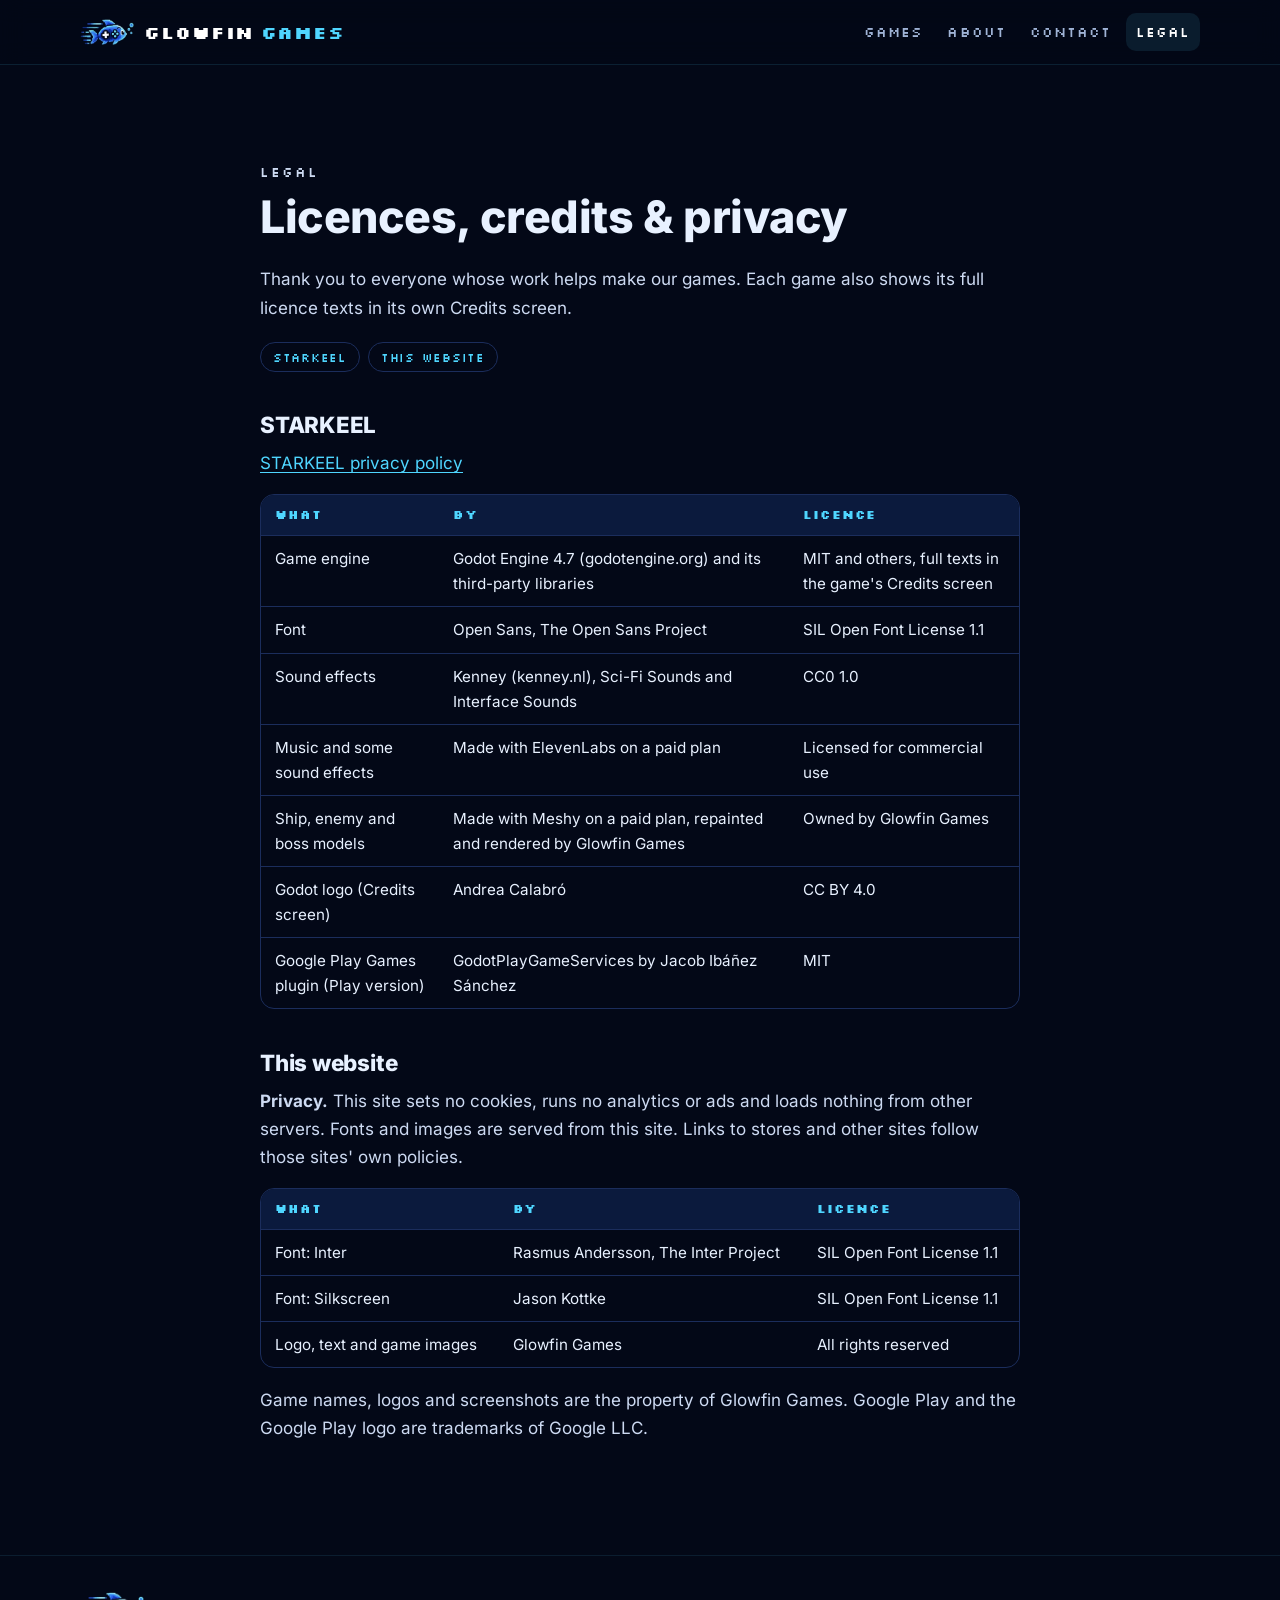
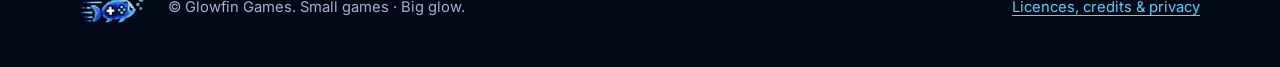
==== docs/legal/index.html @ fee4c9f1 "Glowfin Games website: home, STARKEEL page, legal; one game.json per game Moved from AlexPeixoto/And" ====
<!doctype html>
<html lang="en">
<head>
<meta charset="utf-8">
<meta name="viewport" content="width=device-width, initial-scale=1">
<title>Licences, credits &amp; privacy · Glowfin Games</title>
<meta name="description" content="Licences, credits and privacy policies for Glowfin Games games.">
<meta property="og:title" content="Licences, credits &amp; privacy · Glowfin Games">
<meta property="og:description" content="Licences, credits and privacy policies for Glowfin Games games.">
<meta name="theme-color" content="#030817">
<link rel="icon" type="image/png" href="../assets/brand/favicon.png">
<link rel="apple-touch-icon" href="../assets/brand/apple-touch-icon.png">
<link rel="stylesheet" href="../assets/site.css">
</head>
<body>
<a class="skip" href="#main">Skip to content</a>
<header class="top">
  <div class="wrap top-in">
    <a class="brand" href="../index.html"><img src="../assets/brand/glowfin-fish.png" alt="" width="54" height="26"><span>Glowfin<b>Games</b></span></a>
    <nav><a href="../index.html#games">Games</a><a href="../index.html#about">About</a><a href="../index.html#contact">Contact</a><a href="../legal/index.html" aria-current="page">Legal</a></nav>
  </div>
</header>
<main id="main">
<section class="section"><div class="wrap narrow prose legal">
<p class="kicker">Legal</p>
<h1>Licences, credits &amp; privacy</h1>
<p>Thank you to everyone whose work helps make our games. Each game also shows its full licence texts in its own Credits screen.</p>
<nav class="toc"><a href="#starkeel">STARKEEL</a><a href="#website">This website</a></nav>
<h2 id="starkeel">STARKEEL</h2>
<p><a href="../games/starkeel/privacy/index.html">STARKEEL privacy policy</a></p>
<div class="table"><table><thead><tr><th>What</th><th>By</th><th>Licence</th></tr></thead><tbody>
<tr><td>Game engine</td><td>Godot Engine 4.7 (godotengine.org) and its third-party libraries</td><td>MIT and others, full texts in the game&#x27;s Credits screen</td></tr>
<tr><td>Font</td><td>Open Sans, The Open Sans Project</td><td>SIL Open Font License 1.1</td></tr>
<tr><td>Sound effects</td><td>Kenney (kenney.nl), Sci-Fi Sounds and Interface Sounds</td><td>CC0 1.0</td></tr>
<tr><td>Music and some sound effects</td><td>Made with ElevenLabs on a paid plan</td><td>Licensed for commercial use</td></tr>
<tr><td>Ship, enemy and boss models</td><td>Made with Meshy on a paid plan, repainted and rendered by Glowfin Games</td><td>Owned by Glowfin Games</td></tr>
<tr><td>Godot logo (Credits screen)</td><td>Andrea Calabró</td><td>CC BY 4.0</td></tr>
<tr><td>Google Play Games plugin (Play version)</td><td>GodotPlayGameServices by Jacob Ibáñez Sánchez</td><td>MIT</td></tr>
</tbody></table></div>
<h2 id="website">This website</h2>
<p><strong>Privacy.</strong> This site sets no cookies, runs no analytics or ads and loads nothing from other servers. Fonts and images are served from this site. Links to stores and other sites follow those sites' own policies.</p>
<div class="table"><table><thead><tr><th>What</th><th>By</th><th>Licence</th></tr></thead><tbody>
<tr><td>Font: Inter</td><td>Rasmus Andersson, The Inter Project</td><td>SIL Open Font License 1.1</td></tr>
<tr><td>Font: Silkscreen</td><td>Jason Kottke</td><td>SIL Open Font License 1.1</td></tr>
<tr><td>Logo, text and game images</td><td>Glowfin Games</td><td>All rights reserved</td></tr>
</tbody></table></div>
<p>Game names, logos and screenshots are the property of Glowfin Games. Google Play and the Google Play logo are trademarks of Google LLC.</p>
</div></section>
</main>
<footer class="foot">
  <div class="wrap foot-in">
    <img src="../assets/brand/glowfin-fish.png" alt="" width="64" height="31">
    <p>© Glowfin Games. Small games · Big glow.</p>
    <p><a href="../legal/index.html">Licences, credits &amp; privacy</a></p>
  </div>
</footer>
<script src="../assets/site.js" defer></script>
</body>
</html>
---- docs/assets/site.css ----
/* Glowfin Games website. Colours match the pixel-fish logo and the game splash (#030817 navy). */
@font-face { font-family: "Inter"; src: url("fonts/inter-var-latin.woff2") format("woff2"); font-weight: 100 900; font-display: swap; }
@font-face { font-family: "Silkscreen"; src: url("fonts/silkscreen-400.woff2") format("woff2"); font-weight: 400; font-display: swap; }
@font-face { font-family: "Silkscreen"; src: url("fonts/silkscreen-700.woff2") format("woff2"); font-weight: 700; font-display: swap; }

:root {
  --bg: #030817;
  --bg-2: #071230;
  --panel: #0b1a3d;
  --line: #1b2d5c;
  --text: #e8f1ff;
  --muted: #9fb3d6;
  --blue: #2f7cf6;
  --cyan: #4fd6ff;
  --accent: var(--cyan);
  --radius: 18px;
  --pixel: "Silkscreen", ui-monospace, monospace;
  --sans: "Inter", system-ui, -apple-system, "Segoe UI", sans-serif;
  color-scheme: dark;
}

* { box-sizing: border-box; }
html { scroll-behavior: smooth; }
body { margin: 0; background: var(--bg); color: var(--text); font: 17px/1.65 var(--sans); -webkit-font-smoothing: antialiased; overflow-x: hidden; }
img { max-width: 100%; height: auto; display: block; }
a { color: var(--cyan); text-decoration-thickness: 1px; text-underline-offset: 3px; }
a:hover { color: #fff; }
h1, h2, h3 { line-height: 1.15; margin: 0 0 .5em; letter-spacing: -.01em; }
h1 { font-size: clamp(2.2rem, 6vw, 3.6rem); font-weight: 800; }
h2 { font-size: clamp(1.7rem, 4vw, 2.4rem); font-weight: 800; }
h3 { font-size: 1.15rem; font-weight: 700; }
p { margin: 0 0 1em; }
:focus-visible { outline: 3px solid var(--cyan); outline-offset: 3px; border-radius: 6px; }

.wrap { width: min(1120px, 100% - 32px); margin-inline: auto; }
.narrow { width: min(760px, 100% - 32px); }
.center-text { text-align: center; }
.skip { position: absolute; left: -999px; top: 8px; background: var(--cyan); color: var(--bg); padding: 8px 14px; border-radius: 8px; z-index: 10; }
.skip:focus { left: 8px; }
.kicker { font-family: var(--pixel); color: var(--accent); text-transform: uppercase; letter-spacing: .14em; font-size: .85rem; margin-bottom: .6em; }
.kicker a { color: inherit; text-decoration: none; }
.row { display: flex; flex-wrap: wrap; gap: 12px; align-items: center; }
.row.center { justify-content: center; }

/* Header */
.top { position: sticky; top: 0; z-index: 5; background: rgba(3, 8, 23, .78); backdrop-filter: blur(12px); -webkit-backdrop-filter: blur(12px); border-bottom: 1px solid rgba(79, 214, 255, .12); }
.top-in { display: flex; align-items: center; justify-content: space-between; gap: 16px; min-height: 64px; }
.brand { display: flex; align-items: center; gap: 10px; text-decoration: none; color: #fff; font-family: var(--pixel); font-weight: 700; font-size: 1.15rem; letter-spacing: .04em; text-transform: uppercase; }
.brand b { color: var(--cyan); margin-left: .35em; font-weight: 700; }
.top nav { display: flex; gap: 4px; }
.top nav a { color: var(--muted); text-decoration: none; font-family: var(--pixel); font-size: .85rem; text-transform: uppercase; letter-spacing: .08em; padding: 8px 10px; border-radius: 10px; }
.top nav a:hover, .top nav a[aria-current] { color: #fff; background: rgba(79, 214, 255, .1); }

/* Buttons */
.btn { display: inline-flex; align-items: center; gap: 8px; padding: 12px 22px; border-radius: 999px; background: linear-gradient(135deg, var(--blue), var(--cyan)); color: #03122c; font-weight: 700; text-decoration: none; box-shadow: 0 6px 28px rgba(79, 214, 255, .3); transition: transform .15s, box-shadow .15s; }
.btn:hover { color: #03122c; transform: translateY(-2px); box-shadow: 0 10px 34px rgba(79, 214, 255, .45); }
.btn.ghost { background: transparent; color: var(--text); border: 1px solid rgba(79, 214, 255, .45); box-shadow: none; }
.btn.ghost:hover { color: #fff; background: rgba(79, 214, 255, .1); }
.btn.small { padding: 8px 16px; font-size: .92rem; }
.badge { display: inline-block; font-family: var(--pixel); font-size: .72rem; letter-spacing: .08em; text-transform: uppercase; color: var(--accent); border: 1px solid currentColor; border-radius: 999px; padding: 3px 10px; }

/* Hero */
.hero { position: relative; overflow: hidden; padding: clamp(48px, 9vw, 110px) 0 clamp(56px, 9vw, 120px); text-align: center; background: radial-gradient(1200px 520px at 50% 0%, #0c2152 0%, var(--bg) 70%); }
.glow { position: absolute; inset: 10% 20% auto; height: 420px; background: radial-gradient(closest-side, rgba(47, 124, 246, .35), transparent); filter: blur(30px); }
.hero-in { position: relative; }
.hero-logo { width: min(440px, 82vw); margin: 0 auto 18px; filter: drop-shadow(0 0 28px rgba(79, 214, 255, .35)); animation: float 6s ease-in-out infinite; }
.slogan { font-family: var(--pixel); color: var(--cyan); font-size: clamp(1rem, 2.6vw, 1.3rem); letter-spacing: .2em; text-transform: uppercase; }
.lead { max-width: 620px; margin: 0 auto 28px; color: var(--muted); font-size: 1.1rem; }
.bubbles i { opacity: 0; animation-fill-mode: backwards; position: absolute; bottom: -30px; width: 14px; height: 14px; border: 3px solid rgba(79, 214, 255, .5); border-radius: 4px; animation: rise 12s linear infinite; }
.bubbles i:nth-child(1) { left: 12%; animation-delay: 0s; }
.bubbles i:nth-child(2) { left: 28%; width: 10px; height: 10px; animation-delay: 3s; animation-duration: 15s; }
.bubbles i:nth-child(3) { left: 72%; animation-delay: 6s; }
.bubbles i:nth-child(4) { left: 86%; width: 20px; height: 20px; animation-delay: 1.5s; animation-duration: 17s; }
.bubbles i:nth-child(5) { left: 58%; width: 8px; height: 8px; animation-delay: 8s; }
@keyframes float { 50% { transform: translateY(-10px); } }
@keyframes rise { from { transform: translateY(0); opacity: 0; } 10% { opacity: 1; } to { transform: translateY(-110vh); opacity: 0; } }
@media (prefers-reduced-motion: reduce) { .hero-logo, .bubbles i { animation: none; } .bubbles { display: none; } html { scroll-behavior: auto; } }

/* Sections */
.section { padding: clamp(56px, 8vw, 96px) 0; }
.section.alt { background: linear-gradient(180deg, var(--bg-2), var(--bg)); border-block: 1px solid rgba(79, 214, 255, .08); }
.about-in { display: grid; grid-template-columns: 1fr 1.4fr; gap: 40px; align-items: start; }
.prose p { color: #cddaf2; }
@media (max-width: 760px) { .about-in { grid-template-columns: 1fr; gap: 16px; } }

/* Game cards */
.game-grid { display: grid; grid-template-columns: repeat(auto-fill, minmax(min(100%, 460px), 1fr)); gap: 28px; margin-top: 28px; }
.game-card { background: var(--panel); border: 1px solid var(--line); border-radius: var(--radius); overflow: hidden; transition: transform .2s, border-color .2s, box-shadow .2s; }
.game-card:hover { transform: translateY(-4px); border-color: color-mix(in srgb, var(--accent) 60%, transparent); box-shadow: 0 18px 50px rgba(0, 0, 0, .45), 0 0 40px color-mix(in srgb, var(--accent) 18%, transparent); }
.game-card-img img { width: 100%; aspect-ratio: 1024 / 500; object-fit: cover; }
@media (max-width: 640px) { .store { min-width: 0; } }
.game-card-body { padding: 22px 24px 24px; }
.game-card-head { display: flex; gap: 14px; align-items: center; margin-bottom: 12px; }
.game-card-head h3 { margin: 0; font-size: 1.4rem; }
.game-card-head h3 a { color: #fff; text-decoration: none; }
.game-card-body p { color: var(--muted); }
.game-card .row { justify-content: space-between; }
.tag { color: var(--accent); margin: 2px 0 0; font-weight: 600; }
.game-icon { width: 64px; height: 64px; border-radius: 16px; box-shadow: 0 4px 18px rgba(0, 0, 0, .5); }
.game-icon.big { width: 128px; height: 128px; border-radius: 28px; }

@media (min-width: 861px) {
  .game-card:only-child { grid-column: 1 / -1; display: grid; grid-template-columns: 1.15fr 1fr; }
  .game-card:only-child .game-card-img img { height: 100%; }
  .game-card:only-child .game-card-body { display: flex; flex-direction: column; justify-content: center; padding: 32px; }
}

/* Game page */
.game-hero { position: relative; overflow: hidden; padding: clamp(56px, 10vw, 120px) 0 clamp(40px, 6vw, 72px); }
.game-hero { background: radial-gradient(900px 420px at 80% 30%, color-mix(in srgb, var(--accent) 14%, transparent), transparent 70%); }
.game-hero-bg { position: absolute; top: 0; right: 0; height: 100%; width: min(62%, 760px); object-fit: cover; object-position: 50% 78%; opacity: .8; -webkit-mask-image: linear-gradient(90deg, transparent, #000 45%); mask-image: linear-gradient(90deg, transparent, #000 45%); }
.game-hero::after { content: ""; position: absolute; inset: 0; background: linear-gradient(0deg, var(--bg) 0%, transparent 35%); }
@media (max-width: 640px) {
  .game-hero { padding: 32px 0 8px; }
  .game-hero-bg { display: none; }
  .game-hero::after { display: none; }
  .game-hero h1 { font-size: 2rem; margin-top: 0; }
  .game-hero .tag { font-size: 1.02rem; margin-bottom: 16px; }
}
.game-hero-in { position: relative; z-index: 1; display: flex; gap: 32px; align-items: center; }
.game-hero h1 { margin: 10px 0 4px; letter-spacing: .02em; }
.game-hero .tag { font-size: 1.2rem; margin-bottom: 22px; }
.small-links { margin: 16px 0 0; font-size: .92rem; color: var(--muted); }
@media (max-width: 640px) { .game-hero-in { align-items: flex-start; gap: 16px; } .game-icon.big { width: 64px; height: 64px; border-radius: 16px; } }

.store { position: relative; display: inline-flex; align-items: center; gap: 12px; min-width: 200px; padding: 10px 20px 10px 16px; border-radius: 14px; background: #000; color: #fff; border: 1px solid #3b4a6b; text-decoration: none; line-height: 1.15; font-weight: 700; font-size: 1.15rem; }
.store small { display: block; font-size: .7rem; font-weight: 500; text-transform: uppercase; letter-spacing: .06em; color: #c9d4e8; }
.store .ico { width: 26px; height: 26px; fill: var(--accent); }
.store:hover { color: #fff; border-color: var(--accent); }
.store.soon { opacity: .9; cursor: default; }
.store.soon em { position: absolute; top: -10px; right: -8px; font-style: normal; font-family: var(--pixel); font-size: .62rem; text-transform: uppercase; letter-spacing: .06em; background: var(--accent); color: #03122c; padding: 2px 8px; border-radius: 999px; }

.facts { margin: 0; display: grid; gap: 2px; background: var(--panel); border: 1px solid var(--line); border-radius: var(--radius); padding: 10px 20px; }
.facts div { display: grid; grid-template-columns: 110px 1fr; gap: 12px; padding: 10px 0; border-bottom: 1px solid var(--line); }
.facts div:last-child { border-bottom: 0; }
.facts dt { font-family: var(--pixel); font-size: .78rem; text-transform: uppercase; letter-spacing: .08em; color: var(--accent); padding-top: 3px; }
.facts dd { margin: 0; }
.about-in .facts { order: 0; }

.shots { list-style: none; margin: 28px 0 0; padding: 0 0 14px; display: grid; grid-auto-flow: column; grid-auto-columns: min(240px, 62vw); gap: 18px; overflow-x: auto; scroll-snap-type: x mandatory; scrollbar-color: var(--line) transparent; }
.shots li { scroll-snap-align: start; }
.shots a { display: block; border-radius: 16px; overflow: hidden; border: 1px solid var(--line); transition: transform .2s, border-color .2s; }
.shots a:hover { transform: translateY(-4px); border-color: var(--accent); }

.features { list-style: none; padding: 0; margin: 28px 0 0; display: grid; grid-template-columns: repeat(auto-fill, minmax(min(100%, 300px), 1fr)); gap: 18px; }
.features li { background: var(--panel); border: 1px solid var(--line); border-radius: var(--radius); padding: 22px; }
.features h3 { color: #fff; }
.features h3::before { content: ""; display: inline-block; width: 10px; height: 10px; margin-right: 10px; background: var(--accent); box-shadow: 0 0 12px var(--accent); vertical-align: 2px; }
.features p { color: var(--muted); margin: 0; }
.video { position: relative; aspect-ratio: 16 / 9; border-radius: var(--radius); overflow: hidden; border: 1px solid var(--line); margin-top: 24px; }
.video iframe { position: absolute; inset: 0; width: 100%; height: 100%; border: 0; }

/* Contact */
.contact-in { display: grid; grid-template-columns: 1.2fr 1fr; gap: 32px; align-items: center; background: radial-gradient(600px 300px at 100% 0%, rgba(47, 124, 246, .25), transparent), var(--panel); border: 1px solid var(--line); border-radius: 24px; padding: clamp(28px, 5vw, 56px); }
.contact-in p { color: var(--muted); margin: 0; }
.contact-card { display: flex; justify-content: flex-end; }
.contact-card .btn { overflow-wrap: anywhere; }
@media (max-width: 760px) { .contact-in { grid-template-columns: 1fr; } .contact-card { justify-content: flex-start; } }

/* Legal */
.legal h1 { font-size: clamp(2rem, 5vw, 2.8rem); }
.legal h2 { font-size: 1.4rem; margin-top: 1.8em; }
.legal li { color: #cddaf2; margin-bottom: .3em; }
.meta { color: var(--muted); }
.toc { display: flex; flex-wrap: wrap; gap: 8px; margin: 20px 0; }
.toc a { font-family: var(--pixel); font-size: .78rem; text-transform: uppercase; letter-spacing: .06em; text-decoration: none; border: 1px solid var(--line); border-radius: 999px; padding: 4px 12px; }
.table { overflow-x: auto; border: 1px solid var(--line); border-radius: 14px; margin: 12px 0 18px; }
table { width: 100%; border-collapse: collapse; font-size: .95rem; }
th, td { text-align: left; padding: 10px 14px; border-bottom: 1px solid var(--line); vertical-align: top; }
th { font-family: var(--pixel); font-size: .75rem; text-transform: uppercase; letter-spacing: .08em; color: var(--cyan); background: var(--panel); }
tr:last-child td { border-bottom: 0; }

/* Footer */
.foot { border-top: 1px solid rgba(79, 214, 255, .1); padding: 36px 0 44px; color: var(--muted); font-size: .92rem; }
.foot-in { display: flex; flex-wrap: wrap; align-items: center; gap: 12px 24px; }
.foot-in p { margin: 0; }
.foot-in p:last-child { margin-left: auto; }
@media (max-width: 640px) { .foot-in p:last-child { margin-left: 0; } .top nav a { padding: 8px 6px; font-size: .74rem; } .brand span { display: none; } }

/* Lightbox */
.lightbox { position: fixed; inset: 0; z-index: 20; display: grid; place-items: center; background: rgba(2, 5, 15, .92); padding: 24px; }
.lightbox img { max-height: 92vh; width: auto; border-radius: 14px; }
.lightbox button { position: absolute; top: 14px; right: 14px; font: 700 1.6rem var(--sans); width: 48px; height: 48px; border-radius: 50%; border: 1px solid var(--line); background: var(--panel); color: #fff; cursor: pointer; }
.lightbox .nav { top: 50%; transform: translateY(-50%); }
.lightbox .prev { left: 14px; right: auto; }
.lightbox .next { right: 14px; }
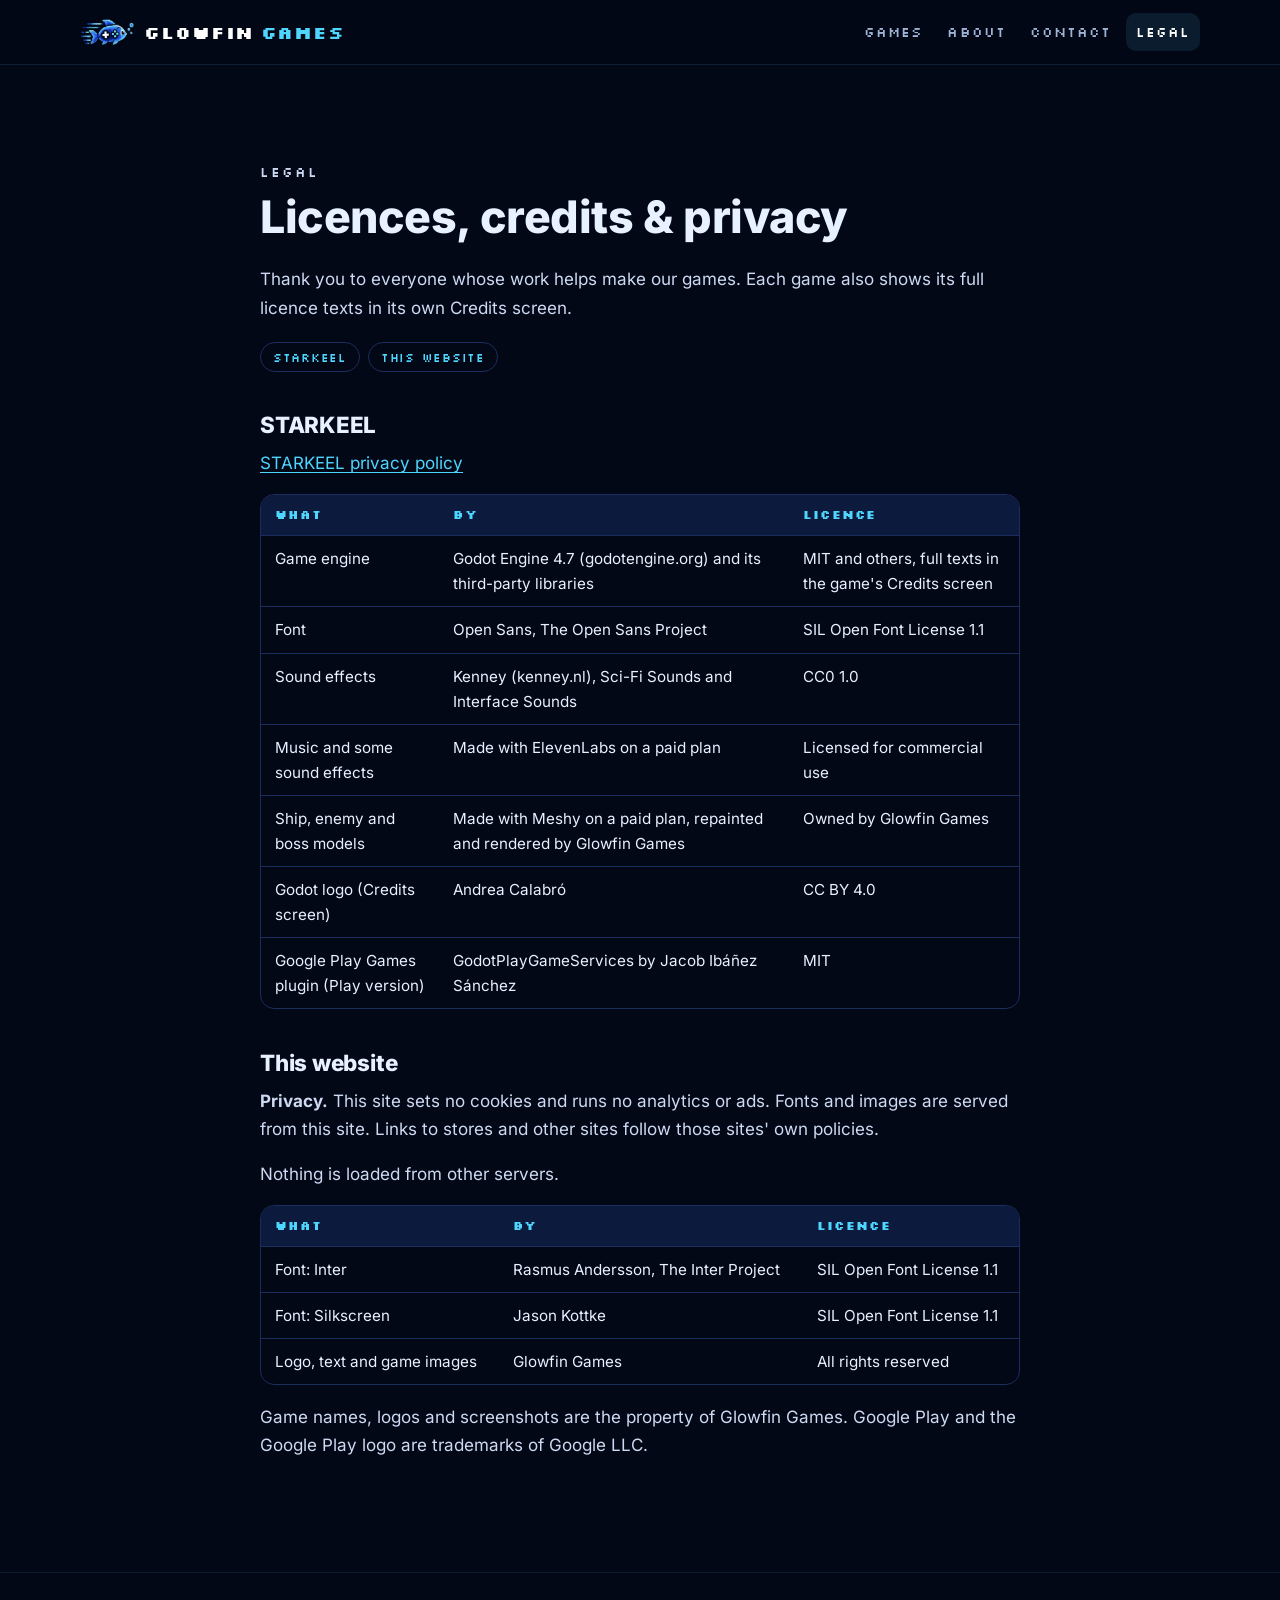
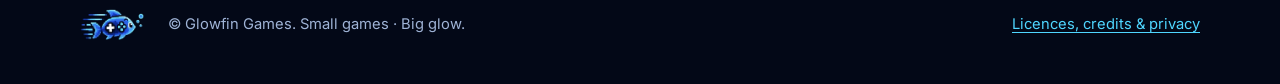
==== commit 08077985: "Contact form: Cloudflare Worker (Turnstile + Email Routing) and site form, off until configured Co-A" ====
--- a/docs/legal/index.html
+++ b/docs/legal/index.html
@@ -38,7 +38,7 @@
 <tr><td>Google Play Games plugin (Play version)</td><td>GodotPlayGameServices by Jacob Ibáñez Sánchez</td><td>MIT</td></tr>
 </tbody></table></div>
 <h2 id="website">This website</h2>
-<p><strong>Privacy.</strong> This site sets no cookies, runs no analytics or ads and loads nothing from other servers. Fonts and images are served from this site. Links to stores and other sites follow those sites' own policies.</p>
+<p><strong>Privacy.</strong> This site sets no cookies and runs no analytics or ads. Fonts and images are served from this site. Links to stores and other sites follow those sites' own policies.</p><p>Nothing is loaded from other servers.</p>
 <div class="table"><table><thead><tr><th>What</th><th>By</th><th>Licence</th></tr></thead><tbody>
 <tr><td>Font: Inter</td><td>Rasmus Andersson, The Inter Project</td><td>SIL Open Font License 1.1</td></tr>
 <tr><td>Font: Silkscreen</td><td>Jason Kottke</td><td>SIL Open Font License 1.1</td></tr>
--- a/docs/assets/site.css
+++ b/docs/assets/site.css
@@ -184,3 +184,19 @@
 .lightbox .nav { top: 50%; transform: translateY(-50%); }
 .lightbox .prev { left: 14px; right: auto; }
 .lightbox .next { right: 14px; }
+
+/* Contact form */
+.contact-in.has-form { grid-template-columns: 1fr 1.4fr; align-items: start; }
+.contact-form { width: 100%; display: grid; gap: 14px; }
+.contact-form .two { display: grid; grid-template-columns: 1fr 1fr; gap: 14px; }
+.contact-form label { display: grid; gap: 6px; font-family: var(--pixel); font-size: .75rem; text-transform: uppercase; letter-spacing: .08em; color: var(--cyan); }
+.contact-form input, .contact-form textarea { font: 16px/1.5 var(--sans); color: var(--text); background: var(--bg); border: 1px solid var(--line); border-radius: 12px; padding: 11px 14px; width: 100%; resize: vertical; }
+.contact-form input:focus, .contact-form textarea:focus { outline: none; border-color: var(--cyan); box-shadow: 0 0 0 3px rgba(79, 214, 255, .2); }
+.contact-form .hp { position: absolute; left: -9999px; }
+.contact-form button { border: 0; cursor: pointer; font: inherit; font-weight: 700; }
+.contact-form button[disabled] { opacity: .6; cursor: wait; }
+.form-status { margin: 0; }
+.form-status.ok { color: #7ef0b0; }
+.form-status.err { color: #ff9c8a; }
+.form-alt { font-size: .92rem; }
+@media (max-width: 760px) { .contact-in.has-form { grid-template-columns: 1fr; } .contact-form .two { grid-template-columns: 1fr; } }
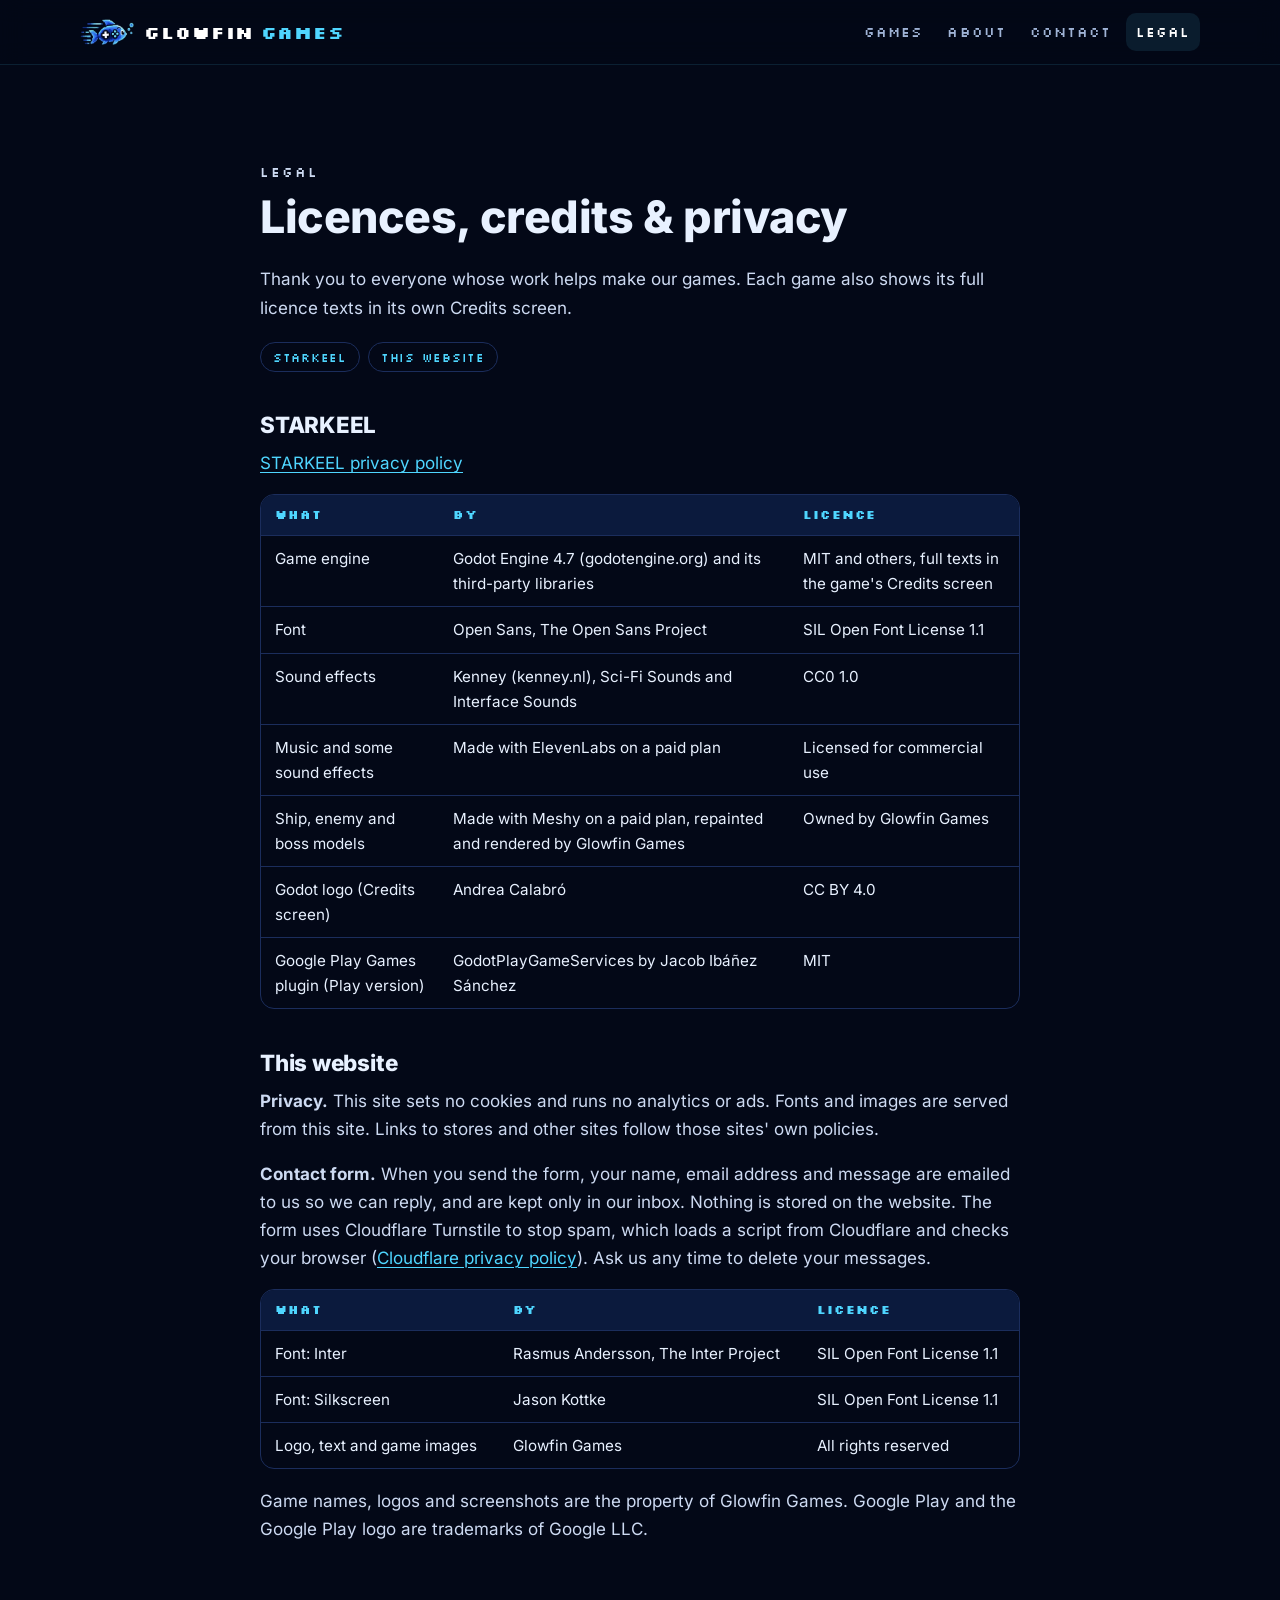
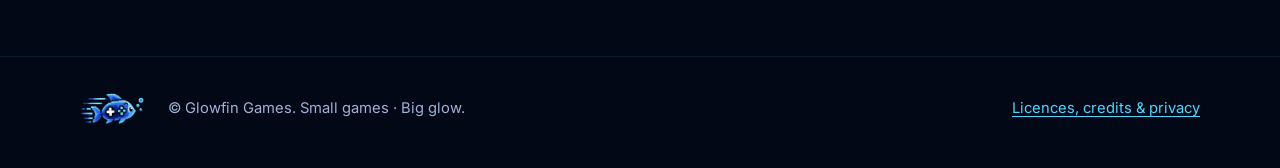
==== commit 7b6a43bf: "Contact form on: posts to glowfingames.com/api/contact Co-Authored-By: Claude Opus 5.5 <noreply@anth" ====
--- a/docs/legal/index.html
+++ b/docs/legal/index.html
@@ -38,7 +38,7 @@
 <tr><td>Google Play Games plugin (Play version)</td><td>GodotPlayGameServices by Jacob Ibáñez Sánchez</td><td>MIT</td></tr>
 </tbody></table></div>
 <h2 id="website">This website</h2>
-<p><strong>Privacy.</strong> This site sets no cookies and runs no analytics or ads. Fonts and images are served from this site. Links to stores and other sites follow those sites' own policies.</p><p>Nothing is loaded from other servers.</p>
+<p><strong>Privacy.</strong> This site sets no cookies and runs no analytics or ads. Fonts and images are served from this site. Links to stores and other sites follow those sites' own policies.</p><p><strong>Contact form.</strong> When you send the form, your name, email address and message are emailed to us so we can reply, and are kept only in our inbox. Nothing is stored on the website. The form uses Cloudflare Turnstile to stop spam, which loads a script from Cloudflare and checks your browser (<a href="https://www.cloudflare.com/privacypolicy/">Cloudflare privacy policy</a>). Ask us any time to delete your messages.</p>
 <div class="table"><table><thead><tr><th>What</th><th>By</th><th>Licence</th></tr></thead><tbody>
 <tr><td>Font: Inter</td><td>Rasmus Andersson, The Inter Project</td><td>SIL Open Font License 1.1</td></tr>
 <tr><td>Font: Silkscreen</td><td>Jason Kottke</td><td>SIL Open Font License 1.1</td></tr>
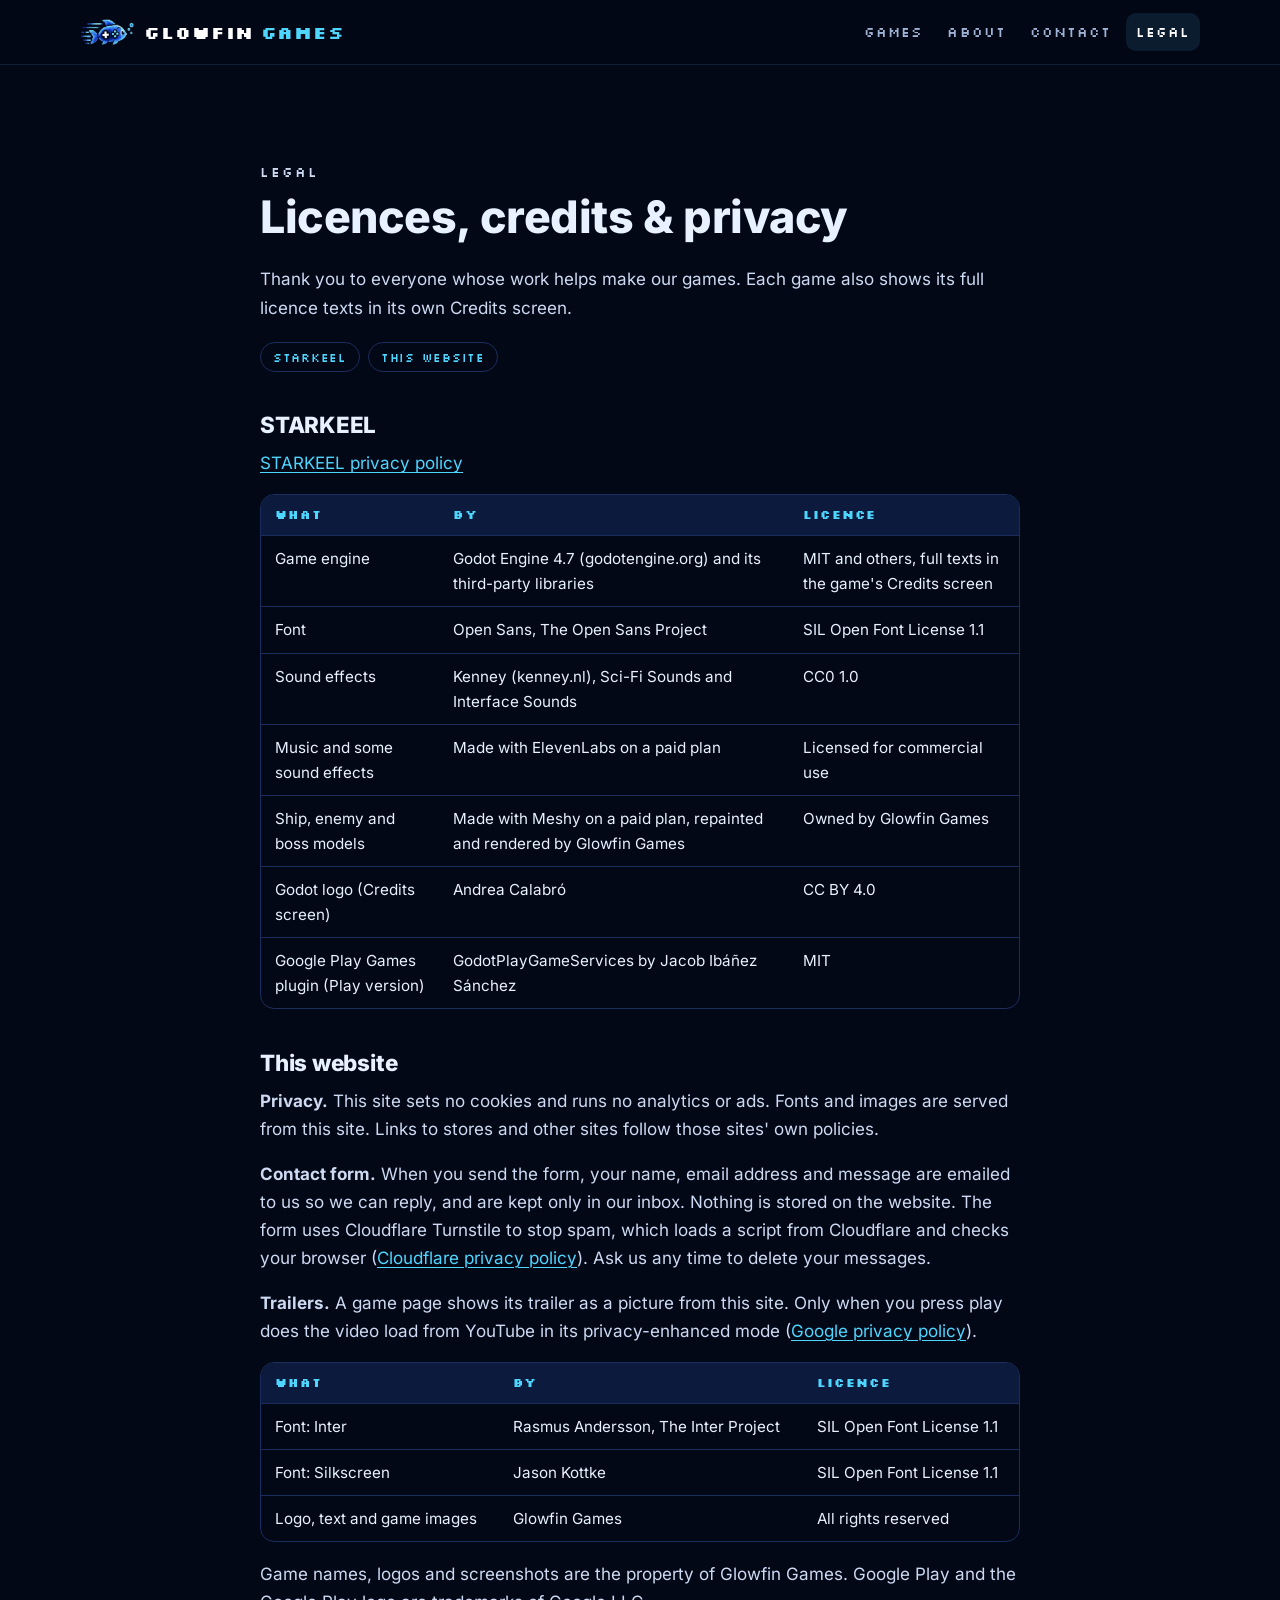
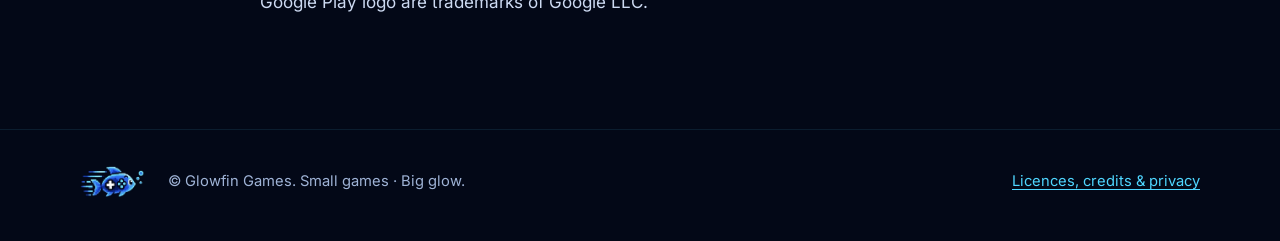
==== commit 1dbcdd42: "STARKEEL page: YouTube trailer, click to play (nothing loads from YouTube until pressed); legal text" ====
--- a/docs/legal/index.html
+++ b/docs/legal/index.html
@@ -38,7 +38,7 @@
 <tr><td>Google Play Games plugin (Play version)</td><td>GodotPlayGameServices by Jacob Ibáñez Sánchez</td><td>MIT</td></tr>
 </tbody></table></div>
 <h2 id="website">This website</h2>
-<p><strong>Privacy.</strong> This site sets no cookies and runs no analytics or ads. Fonts and images are served from this site. Links to stores and other sites follow those sites' own policies.</p><p><strong>Contact form.</strong> When you send the form, your name, email address and message are emailed to us so we can reply, and are kept only in our inbox. Nothing is stored on the website. The form uses Cloudflare Turnstile to stop spam, which loads a script from Cloudflare and checks your browser (<a href="https://www.cloudflare.com/privacypolicy/">Cloudflare privacy policy</a>). Ask us any time to delete your messages.</p>
+<p><strong>Privacy.</strong> This site sets no cookies and runs no analytics or ads. Fonts and images are served from this site. Links to stores and other sites follow those sites' own policies.</p><p><strong>Contact form.</strong> When you send the form, your name, email address and message are emailed to us so we can reply, and are kept only in our inbox. Nothing is stored on the website. The form uses Cloudflare Turnstile to stop spam, which loads a script from Cloudflare and checks your browser (<a href="https://www.cloudflare.com/privacypolicy/">Cloudflare privacy policy</a>). Ask us any time to delete your messages.</p><p><strong>Trailers.</strong> A game page shows its trailer as a picture from this site. Only when you press play does the video load from YouTube in its privacy-enhanced mode (<a href="https://policies.google.com/privacy">Google privacy policy</a>).</p>
 <div class="table"><table><thead><tr><th>What</th><th>By</th><th>Licence</th></tr></thead><tbody>
 <tr><td>Font: Inter</td><td>Rasmus Andersson, The Inter Project</td><td>SIL Open Font License 1.1</td></tr>
 <tr><td>Font: Silkscreen</td><td>Jason Kottke</td><td>SIL Open Font License 1.1</td></tr>
--- a/docs/assets/site.css
+++ b/docs/assets/site.css
@@ -200,3 +200,14 @@
 .form-status.err { color: #ff9c8a; }
 .form-alt { font-size: .92rem; }
 @media (max-width: 760px) { .contact-in.has-form { grid-template-columns: 1fr; } .contact-form .two { grid-template-columns: 1fr; } }
+.video-facade { position: absolute; inset: 0; display: block; background: #000; cursor: pointer; }
+.video-facade img { width: 100%; height: 100%; object-fit: cover; display: block; }
+.video-facade .play { position: absolute; left: 50%; top: 50%; width: 84px; height: 84px; margin: -42px 0 0 -42px; border-radius: 50%; background: rgba(3, 8, 23, .78); border: 2px solid var(--accent, #4fd6ff); box-shadow: 0 0 24px rgba(79, 214, 255, .45); transition: transform .15s; }
+.video-facade .play::after { content: ""; position: absolute; left: 33px; top: 25px; border-style: solid; border-width: 17px 0 17px 28px; border-color: transparent transparent transparent #fff; }
+.video-facade:hover .play, .video-facade:focus-visible .play { transform: scale(1.08); }
+.video-facade .video-note { position: absolute; right: 12px; bottom: 10px; font-size: 13px; color: #fff; background: rgba(3, 8, 23, .7); padding: 3px 8px; border-radius: 6px; }
+@media (max-width: 600px) {
+  .video-facade .play { transform: scale(.68); }
+  .video-facade:hover .play, .video-facade:focus-visible .play { transform: scale(.74); }
+  .video-facade .video-note { font-size: 11px; right: 8px; bottom: 6px; padding: 2px 6px; }
+}
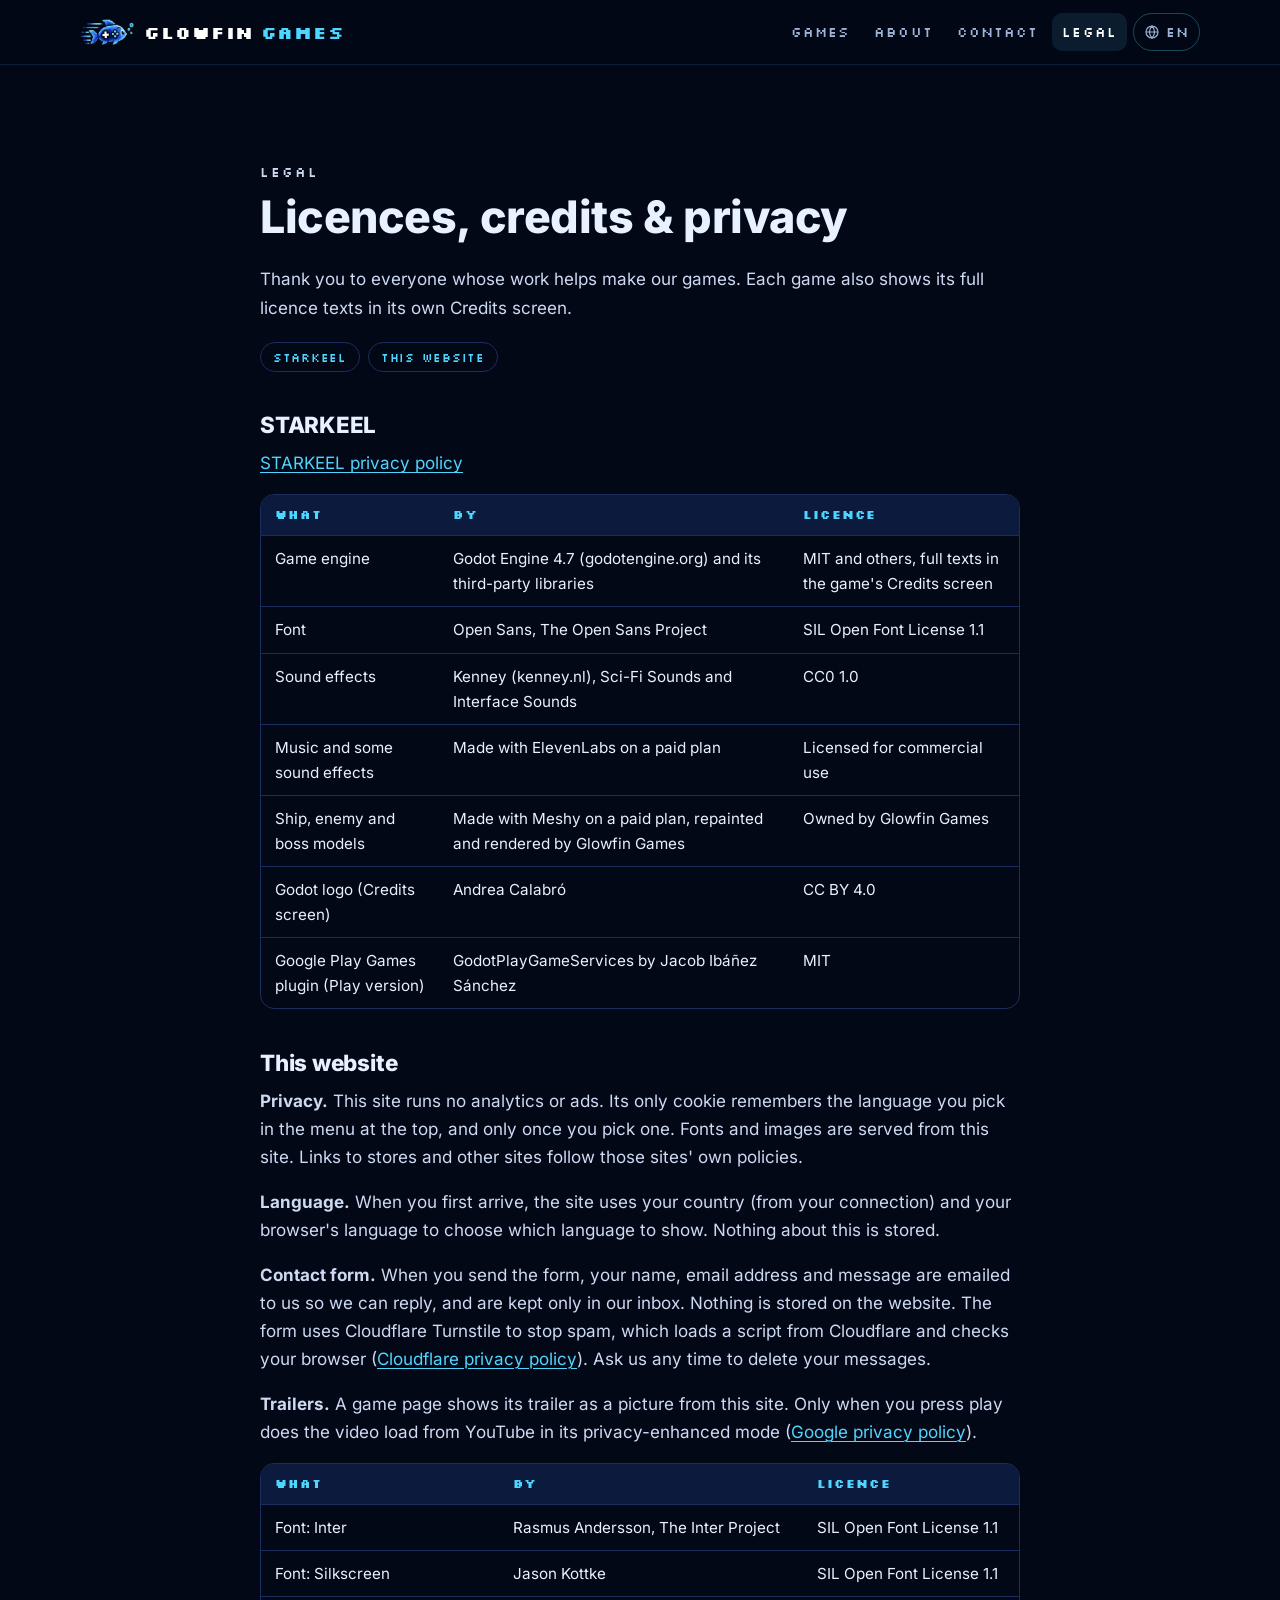
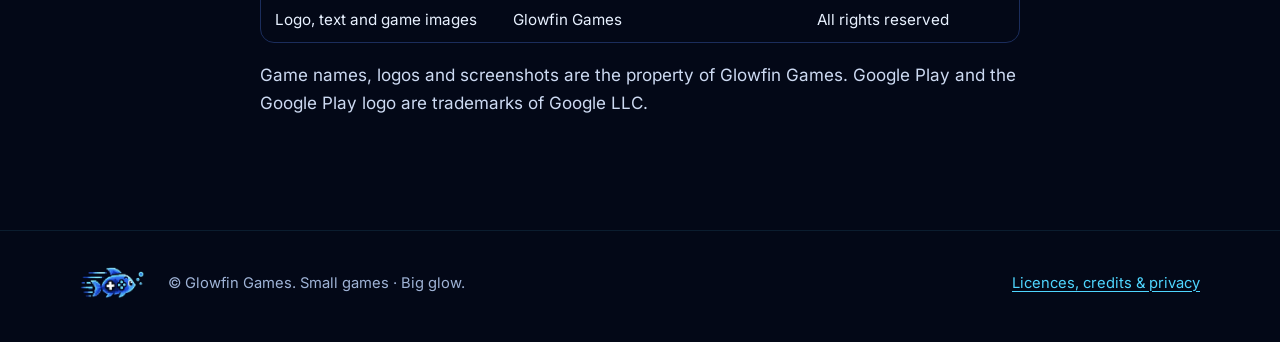
==== commit bbb37a78: "Website in Brazilian Portuguese (/pt-br/) with a language menu and country/browser auto-detect - i18" ====
--- a/docs/legal/index.html
+++ b/docs/legal/index.html
@@ -7,17 +7,25 @@
 <meta name="description" content="Licences, credits and privacy policies for Glowfin Games games.">
 <meta property="og:title" content="Licences, credits &amp; privacy · Glowfin Games">
 <meta property="og:description" content="Licences, credits and privacy policies for Glowfin Games games.">
+<meta property="og:locale" content="en">
 <meta name="theme-color" content="#030817">
+<link rel="canonical" href="https://glowfingames.com/legal/">
+<link rel="alternate" hreflang="en" href="https://glowfingames.com/legal/">
+<link rel="alternate" hreflang="pt-BR" href="https://glowfingames.com/pt-br/legal/">
+<link rel="alternate" hreflang="x-default" href="https://glowfingames.com/legal/">
 <link rel="icon" type="image/png" href="../assets/brand/favicon.png">
 <link rel="apple-touch-icon" href="../assets/brand/apple-touch-icon.png">
 <link rel="stylesheet" href="../assets/site.css">
 </head>
-<body>
+<body data-lb-close="Close" data-lb-prev="Previous" data-lb-next="Next">
 <a class="skip" href="#main">Skip to content</a>
 <header class="top">
   <div class="wrap top-in">
     <a class="brand" href="../index.html"><img src="../assets/brand/glowfin-fish.png" alt="" width="54" height="26"><span>Glowfin<b>Games</b></span></a>
-    <nav><a href="../index.html#games">Games</a><a href="../index.html#about">About</a><a href="../index.html#contact">Contact</a><a href="../legal/index.html" aria-current="page">Legal</a></nav>
+    <div class="top-right">
+      <nav><a href="../index.html#games">Games</a><a href="../index.html#about">About</a><a href="../index.html#contact">Contact</a><a href="../legal/index.html" aria-current="page">Legal</a></nav>
+      <details class="lang"><summary aria-label="Language: English" title="Language"><svg class="ico" viewBox="0 0 24 24" aria-hidden="true"><circle cx="12" cy="12" r="9" fill="none" stroke="currentColor" stroke-width="1.8"/><path d="M3 12h18M12 3c2.6 2.6 3.8 5.6 3.8 9s-1.2 6.4-3.8 9c-2.6-2.6-3.8-5.6-3.8-9S9.4 5.6 12 3z" fill="none" stroke="currentColor" stroke-width="1.8"/></svg><span>EN</span></summary><ul><li><a href="../legal/index.html?lang=en" hreflang="en" lang="en" data-lang="en" aria-current="true">English</a></li><li><a href="../pt-br/legal/index.html?lang=pt-br" hreflang="pt-BR" lang="pt-BR" data-lang="pt-br">Português (Brasil)</a></li></ul></details>
+    </div>
   </div>
 </header>
 <main id="main">
@@ -38,7 +46,7 @@
 <tr><td>Google Play Games plugin (Play version)</td><td>GodotPlayGameServices by Jacob Ibáñez Sánchez</td><td>MIT</td></tr>
 </tbody></table></div>
 <h2 id="website">This website</h2>
-<p><strong>Privacy.</strong> This site sets no cookies and runs no analytics or ads. Fonts and images are served from this site. Links to stores and other sites follow those sites' own policies.</p><p><strong>Contact form.</strong> When you send the form, your name, email address and message are emailed to us so we can reply, and are kept only in our inbox. Nothing is stored on the website. The form uses Cloudflare Turnstile to stop spam, which loads a script from Cloudflare and checks your browser (<a href="https://www.cloudflare.com/privacypolicy/">Cloudflare privacy policy</a>). Ask us any time to delete your messages.</p><p><strong>Trailers.</strong> A game page shows its trailer as a picture from this site. Only when you press play does the video load from YouTube in its privacy-enhanced mode (<a href="https://policies.google.com/privacy">Google privacy policy</a>).</p>
+<p><strong>Privacy.</strong> This site runs no analytics or ads. Its only cookie remembers the language you pick in the menu at the top, and only once you pick one. Fonts and images are served from this site. Links to stores and other sites follow those sites' own policies.</p><p><strong>Language.</strong> When you first arrive, the site uses your country (from your connection) and your browser's language to choose which language to show. Nothing about this is stored.</p><p><strong>Contact form.</strong> When you send the form, your name, email address and message are emailed to us so we can reply, and are kept only in our inbox. Nothing is stored on the website. The form uses Cloudflare Turnstile to stop spam, which loads a script from Cloudflare and checks your browser (<a href="https://www.cloudflare.com/privacypolicy/">Cloudflare privacy policy</a>). Ask us any time to delete your messages.</p><p><strong>Trailers.</strong> A game page shows its trailer as a picture from this site. Only when you press play does the video load from YouTube in its privacy-enhanced mode (<a href="https://policies.google.com/privacy">Google privacy policy</a>).</p>
 <div class="table"><table><thead><tr><th>What</th><th>By</th><th>Licence</th></tr></thead><tbody>
 <tr><td>Font: Inter</td><td>Rasmus Andersson, The Inter Project</td><td>SIL Open Font License 1.1</td></tr>
 <tr><td>Font: Silkscreen</td><td>Jason Kottke</td><td>SIL Open Font License 1.1</td></tr>
--- a/docs/assets/site.css
+++ b/docs/assets/site.css
@@ -50,6 +50,19 @@
 .top nav { display: flex; gap: 4px; }
 .top nav a { color: var(--muted); text-decoration: none; font-family: var(--pixel); font-size: .85rem; text-transform: uppercase; letter-spacing: .08em; padding: 8px 10px; border-radius: 10px; }
 .top nav a:hover, .top nav a[aria-current] { color: #fff; background: rgba(79, 214, 255, .1); }
+.top-right { display: flex; align-items: center; gap: 6px; }
+
+/* Language menu (header) */
+.lang { position: relative; }
+.lang summary { list-style: none; display: flex; align-items: center; gap: 6px; cursor: pointer; color: var(--muted); font-family: var(--pixel); font-size: .85rem; letter-spacing: .08em; padding: 7px 10px; border: 1px solid rgba(79, 214, 255, .3); border-radius: 999px; }
+.lang summary::-webkit-details-marker { display: none; }
+.lang summary:hover, .lang[open] summary { color: #fff; background: rgba(79, 214, 255, .1); }
+.lang summary .ico { width: 16px; height: 16px; }
+.lang ul { position: absolute; right: 0; top: calc(100% + 8px); margin: 0; padding: 6px; list-style: none; min-width: 210px; background: var(--panel); border: 1px solid var(--line); border-radius: 14px; box-shadow: 0 16px 40px rgba(0, 0, 0, .5); }
+.lang li a { display: block; padding: 9px 12px; border-radius: 9px; color: var(--text); text-decoration: none; font-size: .95rem; }
+.lang li a:hover { background: rgba(79, 214, 255, .1); color: #fff; }
+.lang li a[aria-current] { color: var(--cyan); font-weight: 700; }
+.lang li a[aria-current]::after { content: " ✓"; }
 
 /* Buttons */
 .btn { display: inline-flex; align-items: center; gap: 8px; padding: 12px 22px; border-radius: 999px; background: linear-gradient(135deg, var(--blue), var(--cyan)); color: #03122c; font-weight: 700; text-decoration: none; box-shadow: 0 6px 28px rgba(79, 214, 255, .3); transition: transform .15s, box-shadow .15s; }
@@ -67,11 +80,20 @@
 .slogan { font-family: var(--pixel); color: var(--cyan); font-size: clamp(1rem, 2.6vw, 1.3rem); letter-spacing: .2em; text-transform: uppercase; }
 .lead { max-width: 620px; margin: 0 auto 28px; color: var(--muted); font-size: 1.1rem; }
 .bubbles i { opacity: 0; animation-fill-mode: backwards; position: absolute; bottom: -30px; width: 14px; height: 14px; border: 3px solid rgba(79, 214, 255, .5); border-radius: 4px; animation: rise 12s linear infinite; }
-.bubbles i:nth-child(1) { left: 12%; animation-delay: 0s; }
-.bubbles i:nth-child(2) { left: 28%; width: 10px; height: 10px; animation-delay: 3s; animation-duration: 15s; }
-.bubbles i:nth-child(3) { left: 72%; animation-delay: 6s; }
-.bubbles i:nth-child(4) { left: 86%; width: 20px; height: 20px; animation-delay: 1.5s; animation-duration: 17s; }
-.bubbles i:nth-child(5) { left: 58%; width: 8px; height: 8px; animation-delay: 8s; }
+.bubbles i:nth-child(1) { left: 12%; animation-delay: -5s; }
+.bubbles i:nth-child(2) { left: 28%; width: 10px; height: 10px; animation-delay: -3s; animation-duration: 15s; }
+.bubbles i:nth-child(3) { left: 72%; animation-delay: -6s; }
+.bubbles i:nth-child(4) { left: 86%; width: 20px; height: 20px; animation-delay: -1.5s; animation-duration: 17s; }
+.bubbles i:nth-child(5) { left: 58%; width: 8px; height: 8px; animation-delay: -8s; }
+.bubbles i:nth-child(6) { left: 5%; width: 9px; height: 9px; animation-delay: -4.5s; animation-duration: 11s; }
+.bubbles i:nth-child(7) { left: 20%; width: 18px; height: 18px; animation-delay: -9s; animation-duration: 16s; }
+.bubbles i:nth-child(8) { left: 36%; width: 7px; height: 7px; border-width: 2px; animation-delay: -2s; animation-duration: 10s; }
+.bubbles i:nth-child(9) { left: 44%; width: 12px; height: 12px; animation-delay: -6.5s; animation-duration: 14s; }
+.bubbles i:nth-child(10) { left: 65%; width: 16px; height: 16px; animation-delay: -11s; animation-duration: 13s; }
+.bubbles i:nth-child(11) { left: 79%; width: 8px; height: 8px; border-width: 2px; animation-delay: -4s; animation-duration: 9s; }
+.bubbles i:nth-child(12) { left: 93%; width: 11px; height: 11px; animation-delay: -7.5s; animation-duration: 12s; }
+.bubbles i:nth-child(13) { left: 51%; width: 22px; height: 22px; animation-delay: -13s; animation-duration: 18s; }
+.bubbles i:nth-child(14) { left: 25%; width: 6px; height: 6px; border-width: 2px; animation-delay: -10s; animation-duration: 8s; }
 @keyframes float { 50% { transform: translateY(-10px); } }
 @keyframes rise { from { transform: translateY(0); opacity: 0; } 10% { opacity: 1; } to { transform: translateY(-110vh); opacity: 0; } }
 @media (prefers-reduced-motion: reduce) { .hero-logo, .bubbles i { animation: none; } .bubbles { display: none; } html { scroll-behavior: auto; } }
@@ -175,7 +197,8 @@
 .foot-in { display: flex; flex-wrap: wrap; align-items: center; gap: 12px 24px; }
 .foot-in p { margin: 0; }
 .foot-in p:last-child { margin-left: auto; }
-@media (max-width: 640px) { .foot-in p:last-child { margin-left: 0; } .top nav a { padding: 8px 6px; font-size: .74rem; } .brand span { display: none; } }
+@media (max-width: 640px) { .foot-in p:last-child { margin-left: 0; } .top nav a { padding: 8px 6px; font-size: .74rem; } .brand span { display: none; } .top-right { gap: 2px; } .lang summary { padding: 6px 8px; font-size: .74rem; gap: 4px; } }
+@media (max-width: 400px) { .top nav { gap: 0; } .top nav a { padding: 8px 5px; letter-spacing: .04em; } .brand img { width: 44px; height: auto; } }
 
 /* Lightbox */
 .lightbox { position: fixed; inset: 0; z-index: 20; display: grid; place-items: center; background: rgba(2, 5, 15, .92); padding: 24px; }
@@ -202,7 +225,7 @@
 @media (max-width: 760px) { .contact-in.has-form { grid-template-columns: 1fr; } .contact-form .two { grid-template-columns: 1fr; } }
 .video-facade { position: absolute; inset: 0; display: block; background: #000; cursor: pointer; }
 .video-facade img { width: 100%; height: 100%; object-fit: cover; display: block; }
-.video-facade .play { position: absolute; left: 50%; top: 50%; width: 84px; height: 84px; margin: -42px 0 0 -42px; border-radius: 50%; background: rgba(3, 8, 23, .78); border: 2px solid var(--accent, #4fd6ff); box-shadow: 0 0 24px rgba(79, 214, 255, .45); transition: transform .15s; }
+.video-facade .play { position: absolute; left: var(--play-x, 50%); top: 50%; width: 84px; height: 84px; margin: -42px 0 0 -42px; border-radius: 50%; background: rgba(3, 8, 23, .78); border: 2px solid var(--accent, #4fd6ff); box-shadow: 0 0 24px rgba(79, 214, 255, .45); transition: transform .15s; }
 .video-facade .play::after { content: ""; position: absolute; left: 33px; top: 25px; border-style: solid; border-width: 17px 0 17px 28px; border-color: transparent transparent transparent #fff; }
 .video-facade:hover .play, .video-facade:focus-visible .play { transform: scale(1.08); }
 .video-facade .video-note { position: absolute; right: 12px; bottom: 10px; font-size: 13px; color: #fff; background: rgba(3, 8, 23, .7); padding: 3px 8px; border-radius: 6px; }
@@ -211,3 +234,5 @@
   .video-facade:hover .play, .video-facade:focus-visible .play { transform: scale(.74); }
   .video-facade .video-note { font-size: 11px; right: 8px; bottom: 6px; padding: 2px 6px; }
 }
+
+.note { font-size: .92rem; color: var(--muted); border-left: 3px solid var(--accent); padding-left: 12px; }
